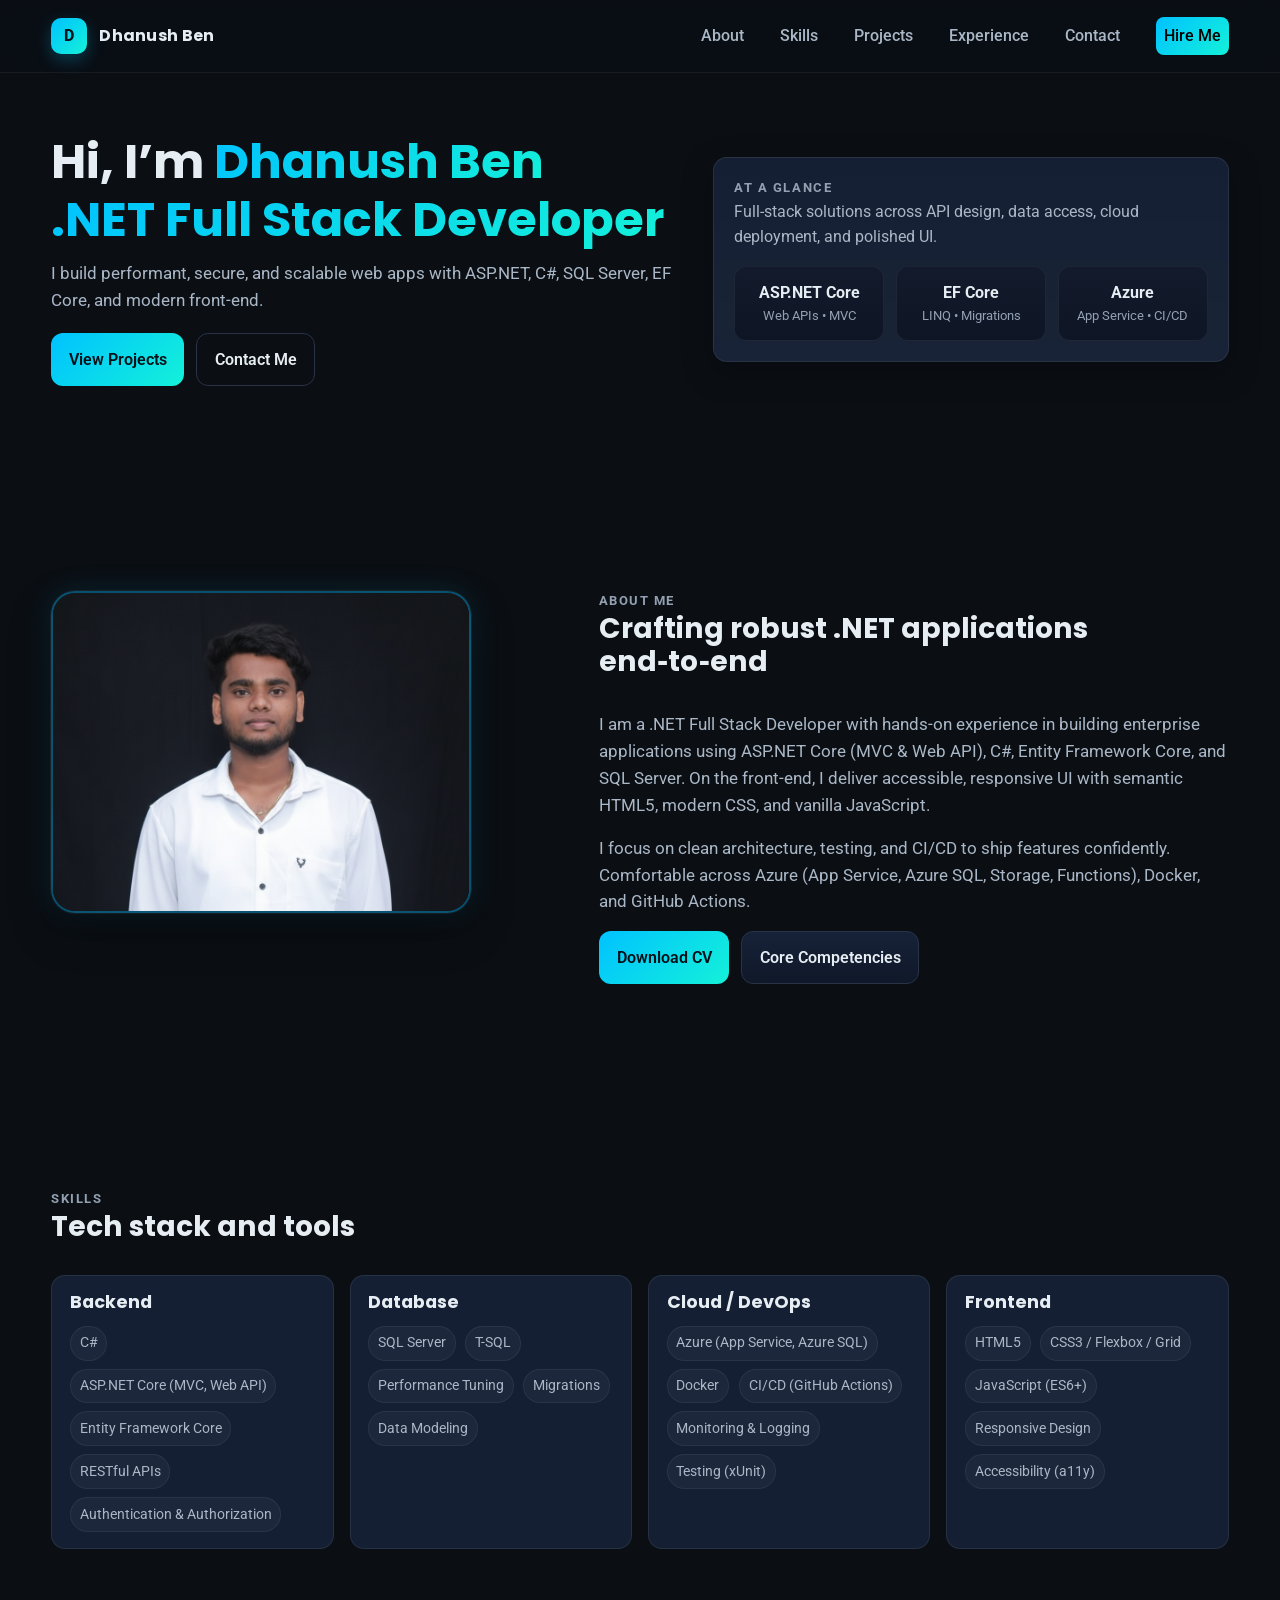
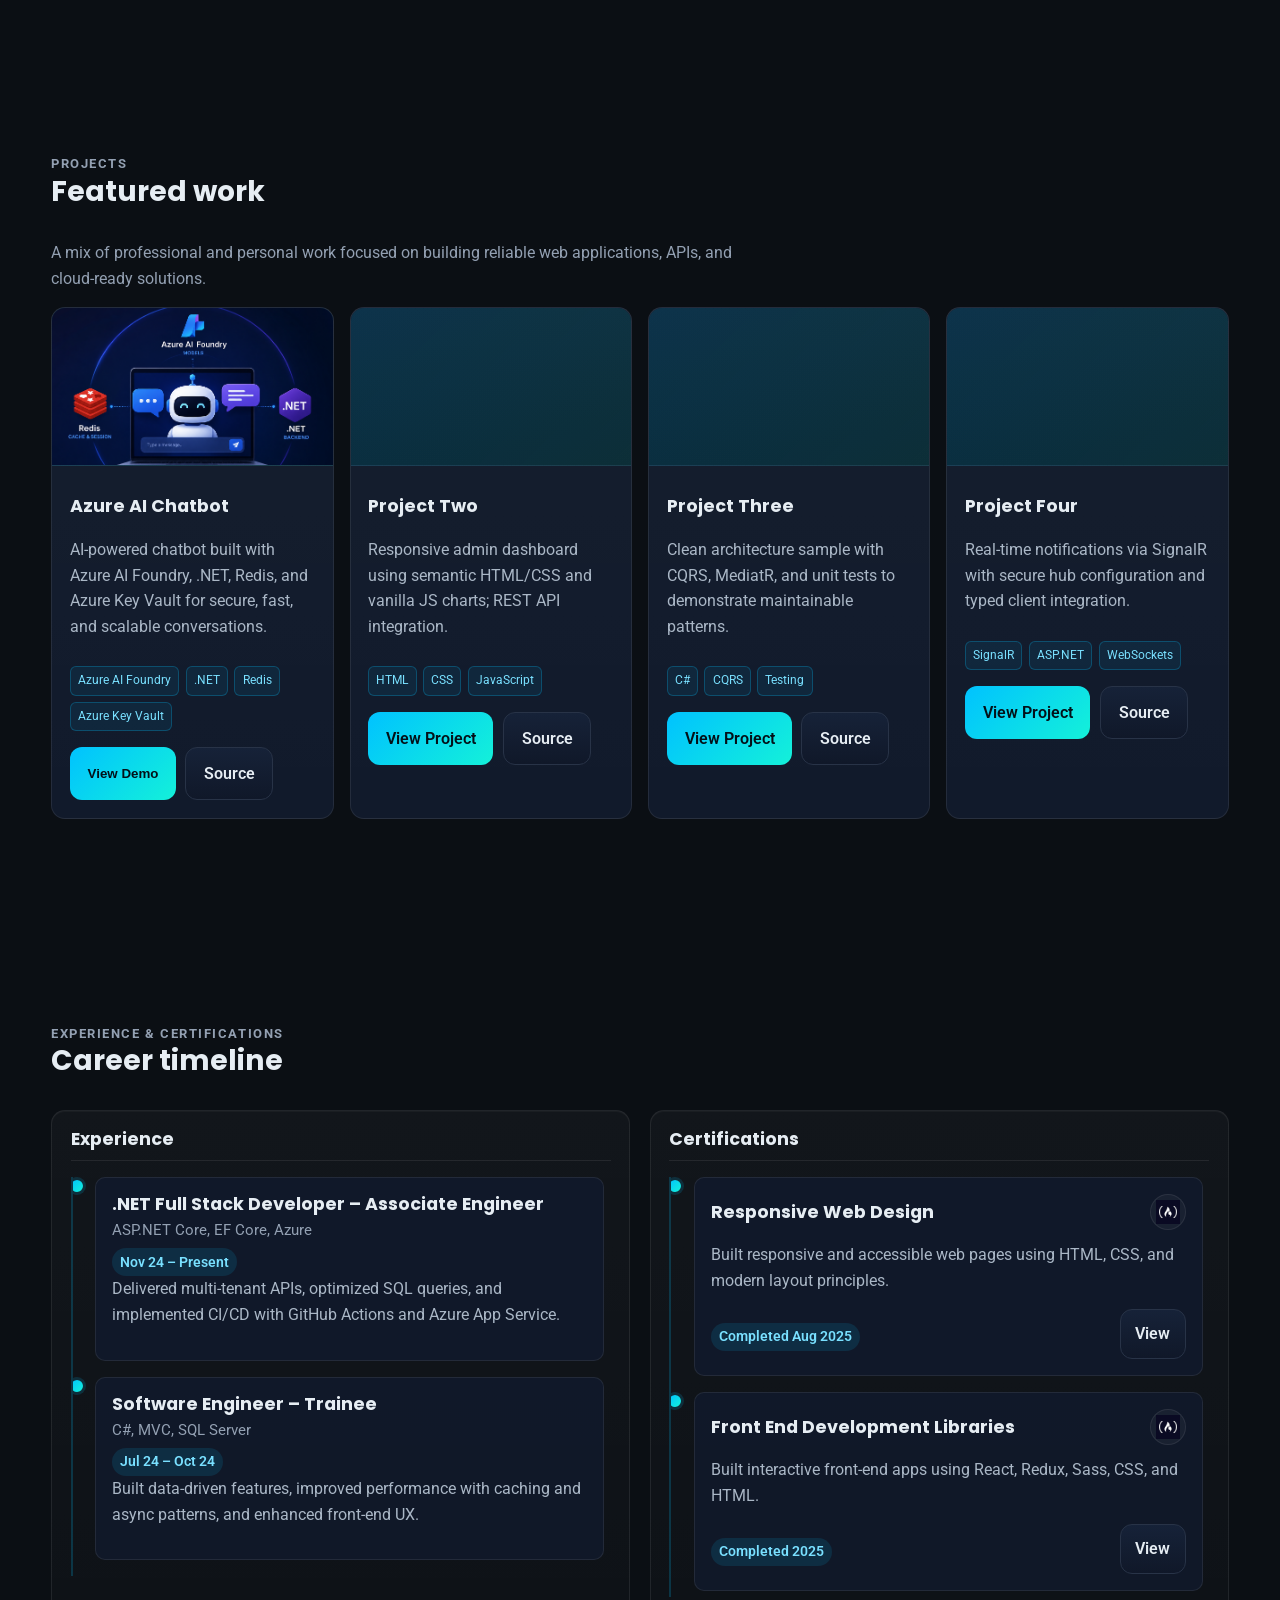
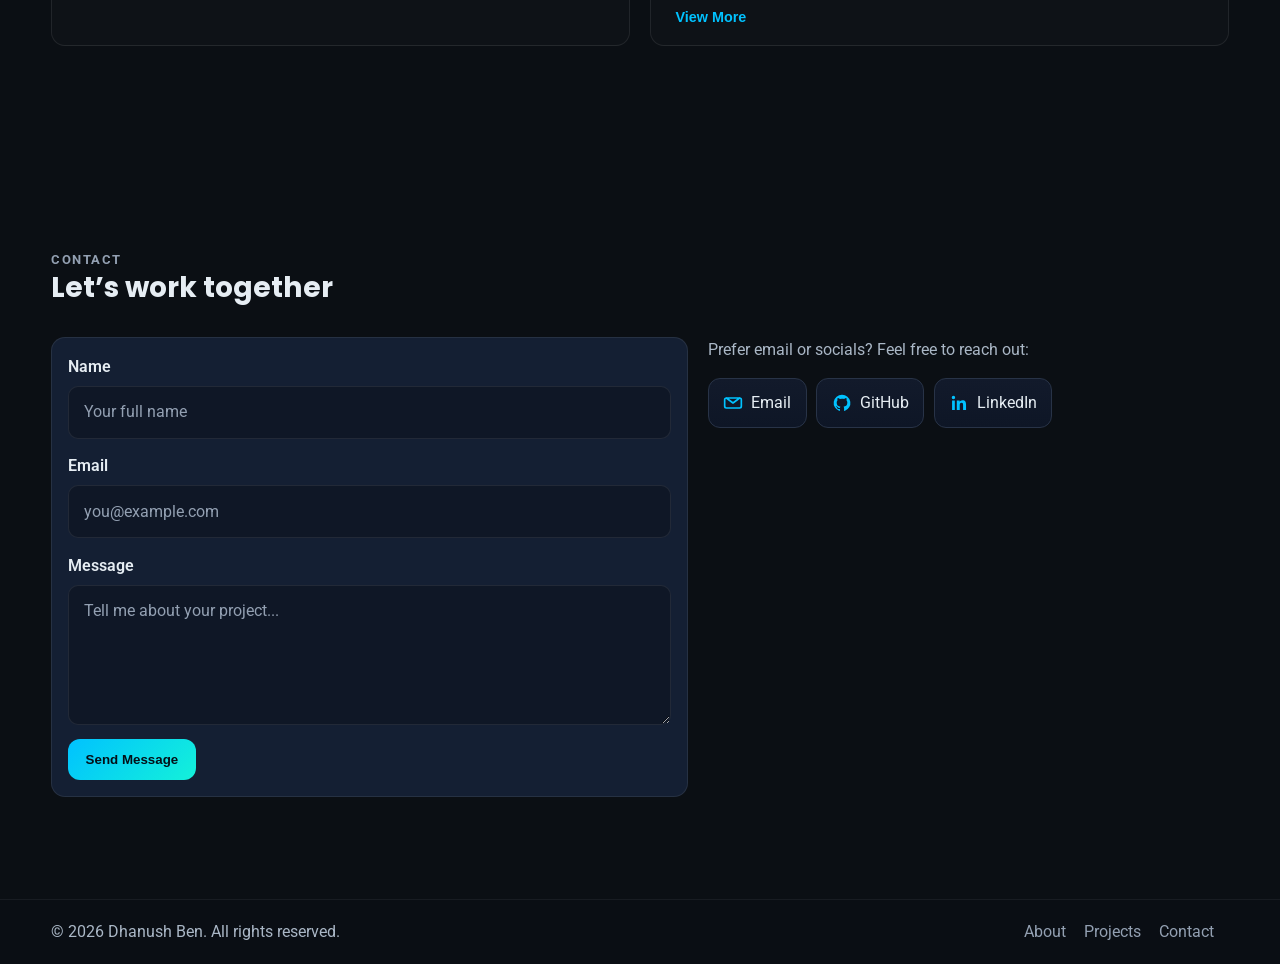
==== src/index.html @ 55ab52cd "new" ====
<!DOCTYPE html>
<html lang="en">
<head>
    <!--
      .NET Full Stack Developer Portfolio
      Tech: HTML5 + CSS3 only (no JS frameworks)
      Design: Dark theme, blue/teal accents, responsive (Grid/Flex), accessible

      How to use:
      - Replace "Your Name" and content with your details.
      - Update project links, social links, and contact form action.
      - Optional: Move styles into styles.css for production.
    -->
    <meta charset="utf-8" />
    <meta name="viewport" content="width=device-width, initial-scale=1" />
    <title>Dhanush Ben | .NET Full Stack Developer</title>
    <meta name="description" content="Portfolio of Your Name, a .NET Full Stack Developer specializing in ASP.NET, C#, SQL Server, Entity Framework, and modern front‑end." />
    <meta name="author" content="Your Name" />
    <meta name="theme-color" content="#0b0f14" />

    <!-- Google Fonts -->
    <link rel="preconnect" href="https://fonts.googleapis.com" />
    <link rel="preconnect" href="https://fonts.gstatic.com" crossorigin />
    <link href="/src//styles/index.css" rel="stylesheet">
    <link href="https://fonts.googleapis.com/css2?family=Poppins:wght@600;700&family=Roboto:wght@400;500;700&display=swap" rel="stylesheet" />


</head>
<body>
    <a href="#main" class="skip-link">Skip to content</a>

    <!-- Header / Navigation -->
    <header class="site-header">
        <div class="container nav">
            <div class="brand">
                <div class="brand-badge" aria-hidden="true">D</div>
                <div class="title">Dhanush Ben</div>
            </div>

            <label for="nav-toggle" class="hamburger" aria-label="Toggle navigation">
                <svg fill="none" viewBox="0 0 24 24" aria-hidden="true"><path stroke="currentColor" stroke-width="2" d="M4 7h16M4 12h16M4 17h16" /></svg>
            </label>
            <input type="checkbox" id="nav-toggle" />

            <nav class="menu" aria-label="Primary navigation">
                <a href="#about">About</a>
                <a href="#skills">Skills</a>
                <a href="#projects">Projects</a>
                <a href="#experience">Experience</a>
                <a href="#contact">Contact</a>
                <a href="#contact" class="btn btn--primary cta">Hire Me</a>
            </nav>
        </div>
    </header>

    <main id="main">
        <!-- Hero -->
        <section class="hero">
            <div class="container hero-grid">
                <div>
                    <h1>
                        Hi, I’m <span class="gradient-text">Dhanush Ben</span><br />
                        <span class="gradient-text">.NET Full Stack Developer</span>
                    </h1>
                    <p class="tagline">I build performant, secure, and scalable web apps with ASP.NET, C#, SQL Server, EF Core, and modern front‑end.</p>
                    <div class="hero-cta">
                        <a class="btn btn--primary" href="#projects">View Projects</a>
                        <a class="btn btn--ghost" href="#contact">Contact Me</a>
                    </div>
                </div>
                <div class="hero-card">
                    <div class="eyebrow">At a glance</div>
                    <p>Full‑stack solutions across API design, data access, cloud deployment, and polished UI.</p>
                    <div class="quick-stats" role="list">
                        <div class="stat" role="listitem">
                            <div class="kpi">ASP.NET Core</div>
                            <div class="kplabel">Web APIs • MVC</div>
                        </div>
                        <div class="stat" role="listitem">
                            <div class="kpi">EF Core</div>
                            <div class="kplabel">LINQ • Migrations</div>
                        </div>
                        <div class="stat" role="listitem">
                            <div class="kpi">Azure</div>
                            <div class="kplabel">App Service • CI/CD</div>
                        </div>
                    </div>
                </div>
            </div>
        </section>

        <!-- About -->
        <section id="about" class="about">
            <div class="container about-grid">
                <div>
                    <img class="profile-image" src="/src/wwwroot/images/profile_picture.png" alt="Profile photo placeholder" />
                </div>
                <div>
                    <div class="section-header">    
                        <div class="eyebrow">About Me</div>
                        <h2>Crafting robust .NET applications end‑to‑end</h2>
                    </div>
                    <p>I am a .NET Full Stack Developer with hands-on experience in building enterprise applications using ASP.NET Core (MVC & Web API), C#, Entity Framework Core, and SQL Server. On the front‑end, I deliver accessible, responsive UI with semantic HTML5, modern CSS, and vanilla JavaScript.</p>
                    <p>I focus on clean architecture, testing, and CI/CD to ship features confidently. Comfortable across Azure (App Service, Azure SQL, Storage, Functions), Docker, and GitHub Actions.</p>
                    <div class="hero-cta" style="margin-top:.5rem;">
                        <a class="btn btn--primary" href="https://docs.google.com/document/d/1TCwyiJFWQkG9rpXkrFevVdRXIztwndyO/export?format=pdf" download="Dhanush_Ben_Resume.pdf" aria-label="Download CV">Download CV</a>
                        <a class="btn" href="#skills">Core Competencies</a>
                    </div>
                </div>
            </div>
        </section>

        <!-- Skills -->
        <section id="skills">
            <div class="container">
                <div class="section-header">
                    <div class="eyebrow">Skills</div>
                    <h2>Tech stack and tools</h2>
                </div>

                <div class="skills-grid">
                   
                    <article class="skill-card">
                        <h3>Backend</h3>
                        <ul>
                            <li class="chip">C#</li>
                            <li class="chip">ASP.NET Core (MVC, Web API)</li>
                            <li class="chip">Entity Framework Core</li>
                            <li class="chip">RESTful APIs</li>
                            <li class="chip">Authentication & Authorization</li>
                        </ul>
                    </article>

                    <article class="skill-card">
                        <h3>Database</h3>
                        <ul>
                            <li class="chip">SQL Server</li>
                            <li class="chip">T-SQL</li>
                            <li class="chip">Performance Tuning</li>
                            <li class="chip">Migrations</li>
                            <li class="chip">Data Modeling</li>
                        </ul>
                    </article>

                    <article class="skill-card">
                        <h3>Cloud / DevOps</h3>
                        <ul>
                            <li class="chip">Azure (App Service, Azure SQL)</li>
                            <li class="chip">Docker</li>
                            <li class="chip">CI/CD (GitHub Actions)</li>
                            <li class="chip">Monitoring & Logging</li>
                            <li class="chip">Testing (xUnit)</li>
                        </ul>
                    </article>

                     <article class="skill-card">
                        <h3>Frontend</h3>
                        <ul>
                            <li class="chip">HTML5</li>
                            <li class="chip">CSS3 / Flexbox / Grid</li>
                            <li class="chip">JavaScript (ES6+)</li>
                            <li class="chip">Responsive Design</li>
                            <li class="chip">Accessibility (a11y)</li>
                        </ul>
                    </article>
                </div>
            </div>
        </section>

        <!-- Projects -->
        <section id="projects">
            <div class="container">
                <div class="section-header">
                    <div class="eyebrow">Projects</div>
                    <h2>Featured work</h2>
                </div>

                <p class="project-intro">A mix of professional and personal work focused on building reliable web applications, APIs, and cloud-ready solutions.</p>

                <div class="projects-grid">
                    <!-- Project 1 -->
                    <article class="project-card">
                        <img class="thumb" src="/src/wwwroot/images/projects/chat_bot-azure.png" alt="Azure AI Chatbot project" />
                        <div class="project-body">
                            <h3>Azure AI Chatbot</h3>
                            <p>AI-powered chatbot built with Azure AI Foundry, .NET, Redis, and Azure Key Vault for secure, fast, and scalable conversations.</p>
                            <div class="project-meta">
                                <span class="tag">Azure AI Foundry</span>
                                <span class="tag">.NET</span>
                                <span class="tag">Redis</span>
                                <span class="tag">Azure Key Vault</span>
                            </div>
                            <div class="project-actions">
                                <button type="button" class="btn btn--primary project-demo-btn" data-demo-url="https://drive.google.com/file/d/17jain_S8kUxAF8LqyquzPNtLhlgOvI8c/preview?usp=sharing">View Demo</button>
                                <a href="https://github.com/DhanushbenB/stateful_azure-ai-chatbot" target="_blank" rel="noopener noreferrer" class="btn">Source</a>
                            </div>
                        </div>
                    </article>

                    <!-- Project 2 -->
                    <article class="project-card">
                        <div class="thumb" role="img" aria-label="Project thumbnail placeholder"></div>
                        <div class="project-body">
                            <h3>Project Two</h3>
                            <p>Responsive admin dashboard using semantic HTML/CSS and vanilla JS charts; REST API integration.</p>
                            <div class="project-meta">
                                <span class="tag">HTML</span>
                                <span class="tag">CSS</span>
                                <span class="tag">JavaScript</span>
                            </div>
                            <div class="project-actions">
                                <a href="#" class="btn btn--primary">View Project</a>
                                <a href="#" class="btn">Source</a>
                            </div>
                        </div>
                    </article>

                    <!-- Project 3 -->
                    <article class="project-card">
                        <div class="thumb" role="img" aria-label="Project thumbnail placeholder"></div>
                        <div class="project-body">
                            <h3>Project Three</h3>
                            <p>Clean architecture sample with CQRS, MediatR, and unit tests to demonstrate maintainable patterns.</p>
                            <div class="project-meta">
                                <span class="tag">C#</span>
                                <span class="tag">CQRS</span>
                                <span class="tag">Testing</span>
                            </div>
                            <div class="project-actions">
                                <a href="#" class="btn btn--primary">View Project</a>
                                <a href="#" class="btn">Source</a>
                            </div>
                        </div>
                    </article>

                    <!-- Project 4 -->
                    <article class="project-card">
                        <div class="thumb" role="img" aria-label="Project thumbnail placeholder"></div>
                        <div class="project-body">
                            <h3>Project Four</h3>
                            <p>Real-time notifications via SignalR with secure hub configuration and typed client integration.</p>
                            <div class="project-meta">
                                <span class="tag">SignalR</span>
                                <span class="tag">ASP.NET</span>
                                <span class="tag">WebSockets</span>
                            </div>
                            <div class="project-actions">
                                <a href="#" class="btn btn--primary">View Project</a>
                                <a href="#" class="btn">Source</a>
                            </div>
                        </div>
                    </article>
                </div>
            </div>
        </section>

        <!-- Experience & Certifications -->
        <section id="experience">
            <div class="container">
                <div class="section-header">
                    <div class="eyebrow">Experience & Certifications</div>
                    <h2>Career timeline</h2>
                </div>

                <div class="timeline-wrap">
                    <!-- Experience -->
                    <div class="timeline-panel">
                        <h3>Experience</h3>
                        <div class="timeline">
                            <div class="entry">
                                <div class="entry-card">
                                    <h3>.NET Full Stack Developer – Associate Engineer</h3>
                                    <div class="sub">ASP.NET Core, EF Core, Azure</div>
                                    <div class="period">Nov 24 – Present</div>
                                    <p>Delivered multi-tenant APIs, optimized SQL queries, and implemented CI/CD with GitHub Actions and Azure App Service.</p>
                                </div>
                            </div>
                            <div class="entry">
                                <div class="entry-card">
                                    <h3>Software Engineer – Trainee</h3>
                                    <div class="sub">C#, MVC, SQL Server</div>
                                    <div class="period">Jul 24 – Oct 24</div>
                                    <p>Built data-driven features, improved performance with caching and async patterns, and enhanced front-end UX.</p>
                                </div>
                            </div>
                        </div>
                    </div>

                    <!-- Certifications -->
                    <div class="timeline-panel">
                        <h3>Certifications</h3>
                        <div class="timeline">
                            <div class="entry">
                                <div class="entry-card">
                                    <div style="display:flex; align-items:center; justify-content:space-between; gap:0.75rem; margin-bottom:0.75rem;">
                                        <h3 style="margin:0;">Responsive Web Design</h3>
                                        <a href="https://www.freecodecamp.org/" target="_blank" rel="noopener noreferrer" class="fcc-logo-link" aria-label="Visit freeCodeCamp" title="freeCodeCamp" style="display:inline-flex; align-items:center; justify-content:center; width:36px; height:36px; border-radius:999px; padding:0.25rem; background:rgba(255,255,255,.04); border:1px solid rgba(255,255,255,.08); transition:transform .2s ease, box-shadow .2s ease, background .2s ease; position:relative;">
                                            <img src="/src/wwwroot/images/certifications/freecodecamp.png" alt="freeCodeCamp logo" style="width:24px; height:24px; object-fit:contain;" />
                                            <span style="position:absolute; top:-2.2rem; left:50%; transform:translateX(-50%) translateY(4px); background:rgba(4,16,24,.95); color:#fff; padding:0.25rem 0.5rem; border-radius:999px; font-size:0.75rem; white-space:nowrap; opacity:0; pointer-events:none; transition:opacity .2s ease, transform .2s ease;">freeCodeCamp</span>
                                        </a>
                                    </div>
                                    <p>Built responsive and accessible web pages using HTML, CSS, and modern layout principles.</p>
                                    <div style="display:flex; align-items:center; justify-content:space-between; gap:0.75rem; flex-wrap:wrap; margin-top:0.6rem;">
                                        <div class="period">Completed Aug 2025</div>
                                        <a href="https://www.freecodecamp.org/certification/fcc852a5ebd-004e-4d79-8d65-8e4ba3ec3b89/responsive-web-design" target="_blank" rel="noopener noreferrer" class="btn" style="margin-top:0; padding:.7rem .9rem;">View</a>
                                    </div>
                                </div>
                            </div>
                            <div class="entry">
                                <div class="entry-card">
                                    <div style="display:flex; align-items:center; justify-content:space-between; gap:0.75rem; margin-bottom:0.75rem;">
                                        <h3 style="margin:0;">Front End Development Libraries</h3>
                                        <a href="https://www.freecodecamp.org/" target="_blank" rel="noopener noreferrer" class="fcc-logo-link" aria-label="Visit freeCodeCamp" title="freeCodeCamp" style="display:inline-flex; align-items:center; justify-content:center; width:36px; height:36px; border-radius:999px; padding:0.25rem; background:rgba(255,255,255,.04); border:1px solid rgba(255,255,255,.08); transition:transform .2s ease, box-shadow .2s ease, background .2s ease; position:relative;">
                                            <img src="/src/wwwroot/images/certifications/freecodecamp.png" alt="freeCodeCamp logo" style="width:24px; height:24px; object-fit:contain;" />
                                            <span style="position:absolute; top:-2.2rem; left:50%; transform:translateX(-50%) translateY(4px); background:rgba(4,16,24,.95); color:#fff; padding:0.25rem 0.5rem; border-radius:999px; font-size:0.75rem; white-space:nowrap; opacity:0; pointer-events:none; transition:opacity .2s ease, transform .2s ease;">freeCodeCamp</span>
                                        </a>
                                    </div>
                                    <p>Built interactive front-end apps using React, Redux, Sass, CSS, and HTML.</p>
                                    <div style="display:flex; align-items:center; justify-content:space-between; gap:0.75rem; flex-wrap:wrap; margin-top:0.6rem;">
                                        <div class="period">Completed 2025</div>
                                        <a href="https://www.freecodecamp.org/certification/fcc852a5ebd-004e-4d79-8d65-8e4ba3ec3b89/front-end-development-libraries" target="_blank" rel="noopener noreferrer" class="btn" style="margin-top:0; padding:.7rem .9rem;">View</a>
                                    </div>
                                </div>
                            </div>
                            <div class="entry">
                                <div class="entry-card">
                                    <h3>GitHub Actions Essentials</h3>
                                    <div class="sub">GitHub / DevOps</div>
                                    <div class="period">2024</div>
                                    <p>Learned CI/CD workflows, automation, and repository-based deployment practices.</p>
                                </div>
                            </div>
                            <div class="entry extra-entry" hidden>
                                <div class="entry-card">
                                    <h3>Cloud Security Basics</h3>
                                    <div class="sub">Cloud Security</div>
                                    <div class="period">2024</div>
                                    <p>Built understanding of secure application design, identity, and safe cloud deployment practices.</p>
                                </div>
                            </div>
                        </div>
                        <button type="button" class="view-more-btn" data-target=".extra-entry">View More</button>
                    </div>
                </div>
            </div>
        </section>

        <!-- Contact -->
        <section id="contact">
            <div class="container">
                <div class="section-header">
                    <div class="eyebrow">Contact</div>
                    <h2>Let’s work together</h2>
                </div>

                <div class="contact-grid">
                    <!-- Form -->
                    <form id="contact-form" action="https://formspree.io/f/mgvlqovq" method="POST" novalidate>
                        <div class="field">
                            <label for="name">Name</label>
                            <input type="text" id="name" name="name" placeholder="Your full name" required />
                        </div>
                        <div class="field">
                            <label for="email">Email</label>
                            <input type="email" id="email" name="email" placeholder="you@example.com" required />
                        </div>
                        <div class="field">
                            <label for="message">Message</label>
                            <textarea id="message" name="message" placeholder="Tell me about your project..." required></textarea>
                        </div>
                        <div class="form-actions">
                            <button type="submit" class="btn btn--primary submit-btn">Send Message</button>
                            <div id="form-status" class="form-status" role="status" aria-live="polite"></div>
                        </div>
                    </form>

                    <!-- Socials -->
                    <div>
                        <p>Prefer email or socials? Feel free to reach out:</p>
                        <div class="socials" style="margin-top:.8rem;">
                            <a class="icon-btn"  href="mailto:dhanushben.b@gmail.com" target="_blank" aria-label="Email">
                                <svg class="icon" viewBox="0 0 24 24" fill="none" aria-hidden="true"><path d="M4 6h16a2 2 0 0 1 2 2v8a2 2 0 0 1-2 2H4a2 2 0 0 1-2-2V8a2 2 0 0 1 2-2Zm16 0-8 6L4 6" stroke="currentColor" stroke-width="2" stroke-linecap="round" stroke-linejoin="round" /></svg>
                                Email
                            </a>
                            <a class="icon-btn" href="https://github.com/DhanushbenB" target="_blank" rel="noopener" aria-label="GitHub">
                                <svg class="icon" viewBox="0 0 24 24" fill="currentColor" aria-hidden="true"><path d="M12 2a10 10 0 0 0-3.162 19.492c.5.092.682-.217.682-.482 0-.237-.01-1.022-.015-1.854-2.774.603-3.36-1.184-3.36-1.184-.454-1.153-1.109-1.461-1.109-1.461-.907-.62.07-.607.07-.607 1.003.07 1.53 1.03 1.53 1.03.892 1.53 2.342 1.088 2.91.833.092-.647.35-1.088.636-1.338-2.216-.253-4.547-1.108-4.547-4.933 0-1.089.39-1.98 1.03-2.677-.103-.253-.447-1.272.098-2.65 0 0 .84-.27 2.75 1.022A9.56 9.56 0 0 1 12 6.844c.85.004 1.705.115 2.503.338 1.909-1.292 2.748-1.022 2.748-1.022.546 1.378.202 2.397.1 2.65.64.697 1.03 1.588 1.03 2.677 0 3.834-2.335 4.677-4.557 4.927.359.31.68.923.68 1.86 0 1.343-.012 2.427-.012 2.758 0 .268.18.58.688.48A10.002 10.002 0 0 0 12 2z" /></svg>
                                GitHub
                            </a>
                            <a class="icon-btn" href="https://www.linkedin.com/in/dhanush-ben/" target="_blank" rel="noopener" aria-label="LinkedIn">
                                <svg class="icon" viewBox="0 0 24 24" fill="currentColor" aria-hidden="true"><path d="M20.452 20.452h-3.555v-5.569c0-1.329-.027-3.04-1.851-3.04-1.853 0-2.135 1.447-2.135 2.944v5.665H9.357V9h3.414v1.566h.049c.476-.9 1.637-1.852 3.367-1.852 3.6 0 4.265 2.37 4.265 5.452v6.286zM5.337 7.433a2.063 2.063 0 1 1 0-4.126 2.063 2.063 0 0 1 0 4.126zM6.99 20.452H3.681V9H6.99v11.452z" /></svg>
                                LinkedIn
                            </a>
                        </div>
                    </div>
                </div>
            </div>
        </section>
    </main>

    <div id="project-modal" class="modal-backdrop" hidden style="display: none;">
        <div class="modal-card" role="dialog" aria-modal="true" aria-labelledby="modal-title">
            <div class="modal-header">
                <h3 id="modal-title">Project Demo</h3>
                <button type="button" class="modal-close" aria-label="Close demo">×</button>
            </div>
            <div class="modal-body">
                <iframe id="project-iframe" title="Project demo video" allow="autoplay; fullscreen"></iframe>
                <p style="margin-top: 0.75rem; font-size: 0.95rem;">
                    If the preview is blocked, <a href="https://drive.google.com/file/d/17jain_S8kUxAF8LqyquzPNtLhlgOvI8c/view?usp=sharing" target="_blank" rel="noopener noreferrer">open the video directly in Google Drive</a>.
                </p>
            </div>
        </div>
    </div>

    <script src="/src/scripts/main.js"></script>

    <!-- Footer -->
    <footer>
        <div class="container footer-row">
            <div>© <span id="year"></span> Dhanush Ben. All rights reserved.</div>
            <div class="footer-links" aria-label="Quick links">
                <a href="#about">About</a>
                <a href="#projects">Projects</a>
                <a href="#contact">Contact</a>
            </div>
        </div>
    </footer>

    <!-- Optional: If you want dynamic year without JS, update manually or keep as-is -->
</body>
</html>
---- src/styles/index.css ----
:root {
    --bg-900: #0b0f14;
    --bg-800: #121826;
    --bg-700: #1a2438;
    --surface: #111a2b;
    --card: #141f33;
    --text-100: #e6edf3;
    --text-300: #aab7c6;
    --text-400: #93a0b2;
    --accent: #00c2ff;
    --accent-2: #14f1d9;
    --muted: #283347;
    --ring: hsla(195,100%,50%,0.45);
    --radius: 14px;
    --radius-sm: 10px;
    --shadow-1: 0 10px 30px rgba(0,0,0,.35);
    --shadow-2: 0 20px 40px rgba(0,0,0,.45);
}

/* Global Reset / Base */
*, *::before, *::after {
    box-sizing: border-box;
}

html {
    scroll-behavior: smooth;
    scrollbar-width: thin;
    scrollbar-color: rgba(0,194,255,.75) rgba(8,16,28,.95);
}

body {
    margin: 0;
    color: var(--text-100);
    background: radial-gradient(1200px 800px at 120% -10%, rgba(0,194,255,.08), transparent 60%), radial-gradient(1200px 800px at -20% 110%, rgba(20,241,217,.06), transparent 60%), var(--bg-900);
    font-family: Roboto, system-ui, -apple-system, Segoe UI, Arial, sans-serif;
    line-height: 1.6;
    overflow-x: hidden;
}

::-webkit-scrollbar {
    width: 10px;
    height: 10px;
}

::-webkit-scrollbar-track {
    background: rgba(8,16,28,.95);
    border-radius: 999px;
}

::-webkit-scrollbar-thumb {
    background: linear-gradient(180deg, rgba(0,194,255,.9), rgba(20,241,217,.75));
    border-radius: 999px;
    border: 2px solid rgba(8,16,28,.95);
}

::-webkit-scrollbar-thumb:hover {
    background: linear-gradient(180deg, rgba(0,194,255,1), rgba(20,241,217,.9));
}

::selection {
    background: rgba(0,194,255,.25);
    color: var(--text-100);
}

img, svg {
    max-width: 100%;
    display: block;
}

a {
    color: inherit;
    text-decoration: none;
}

    a:hover {
        color: var(--accent);
    }

p {
    color: var(--text-300);
    margin: 0 0 1rem;
}

/* Accessibility helpers */
.skip-link {
    position: absolute;
    left: -9999px;
    top: auto;
    width: 1px;
    height: 1px;
    overflow: hidden;
}

    .skip-link:focus {
        position: fixed;
        left: 1rem;
        top: 1rem;
        width: auto;
        height: auto;
        background: var(--bg-800);
        color: var(--text-100);
        padding: .6rem 1rem;
        border-radius: 8px;
        z-index: 10000;
        outline: 2px solid var(--accent);
    }

.sr-only {
    position: absolute;
    width: 1px;
    height: 1px;
    padding: 0;
    margin: -1px;
    overflow: hidden;
    clip: rect(0,0,0,0);
    white-space: nowrap;
    border: 0;
}

/* Layout helpers */
.container {
    width: min(1200px, 92vw);
    margin-inline: auto;
}

section {
    padding-block: clamp(56px, 8vw, 104px);
    scroll-margin-top: 90px;
}

.section-header {
    margin-bottom: 2rem;
}

.eyebrow {
    letter-spacing: .12em;
    text-transform: uppercase;
    font-weight: 700;
    font-size: .8rem;
    color: var(--text-400);
}

h1, h2, h3 {
    font-family: Poppins, system-ui, -apple-system, Segoe UI, Arial, sans-serif;
    margin: 0 0 .75rem;
    line-height: 1.2;
}

h2 {
    font-size: clamp(1.6rem, 2.2vw, 2rem);
}

h3 {
    font-size: 1.1rem;
}

/* Buttons */
.btn {
    display: inline-flex;
    align-items: center;
    gap: .6rem;
    font-weight: 600;
    border-radius: 12px;
    padding: .8rem 1.1rem;
    border: 1px solid var(--muted);
    color: var(--text-100);
    background: linear-gradient(180deg, #162238 0%, #101829 100%);
    transition: transform .2s ease, box-shadow .2s ease, border-color .2s ease;
    will-change: transform;
    cursor: pointer;
}

    .btn:hover {
        transform: translateY(-2px);
        box-shadow: var(--shadow-1);
        border-color: rgba(255,255,255,.12);
    }

.btn--primary {
    border: 0;
    background: linear-gradient(135deg, var(--accent), var(--accent-2));
    color: #041018;
}

.btn--ghost {
    background: transparent;
    border: 1px solid var(--muted);
    color: var(--text-100);
}

.btn:focus-visible {
    outline: 3px solid var(--ring);
    outline-offset: 2px;
}

/* Header / Nav */
.site-header {
    position: sticky;
    top: 0;
    z-index: 1000;
    background: rgba(11,15,20,.7);
    backdrop-filter: saturate(160%) blur(10px);
    border-bottom: 1px solid rgba(255,255,255,.06);
}

.nav {
    display: flex;
    align-items: center;
    justify-content: space-between;
    height: 72px;
}

.brand {
    display: flex;
    align-items: center;
    gap: .75rem;
    font-weight: 700;
}

.brand-badge {
    width: 36px;
    height: 36px;
    display: grid;
    place-items: center;
    border-radius: 10px;
    background: linear-gradient(135deg, var(--accent), var(--accent-2));
    color: #05151c;
    font-weight: 800;
    box-shadow: 0 6px 16px rgba(0,194,255,.25);
}

.brand .title {
    font-family: Poppins, sans-serif;
    letter-spacing: .3px;
}

/* Desktop menu */
.menu {
    display: flex;
    align-items: center;
    gap: 1.25rem;
}

    .menu a {
        color: var(--text-300);
        font-weight: 500;
        padding: .4rem .5rem;
        border-radius: 8px;
        transition: color .2s ease, background .2s ease;
    }

        .menu a:hover {
            color: var(--text-100);
            background: rgba(255,255,255,.04);
        }

    .menu .cta {
        margin-left: .5rem;
        color: black;
    }

/* Mobile menu (CSS-only toggle) */
#nav-toggle {
    display: none;
}

.hamburger {
    display: none;
    width: 44px;
    height: 44px;
    border-radius: 10px;
    border: 1px solid var(--muted);
    align-items: center;
    justify-content: center;
    color: var(--text-100);
    background: transparent;
    cursor: pointer;
}

    .hamburger svg {
        width: 22px;
        height: 22px;
    }

@media (max-width: 900px) {
    .menu {
        display: none;
        position: absolute;
        top: 72px;
        left: 0;
        right: 0;
        background: var(--bg-800);
        border-bottom: 1px solid rgba(255,255,255,.06);
        flex-direction: column;
        padding: 1rem;
    }

    #nav-toggle:checked ~ .menu {
        display: flex;
    }

    .hamburger {
        display: flex;
    }
}

/* Hero */
.hero {
    padding-top: clamp(32px, 6vw, 60px);
}

.hero-grid {
    display: grid;
    align-items: center;
    gap: 2rem;
    grid-template-columns: 1.1fr .9fr;
}

@media (max-width: 980px) {
    .hero-grid {
        grid-template-columns: 1fr;
    }
}

.hero h1 {
    font-size: clamp(2rem, 5vw, 3rem);
    margin-bottom: .75rem;
}

.gradient-text {
    background: linear-gradient(135deg, var(--accent), var(--accent-2));
    -webkit-background-clip: text;
    background-clip: text;
    color: transparent;
}

.tagline {
    color: var(--text-300);
    font-size: 1.05rem;
    margin-bottom: 1.2rem;
}

.hero-cta {
    display: flex;
    flex-wrap: wrap;
    gap: .75rem;
    margin-top: 1rem;
}

.hero-card {
    background: linear-gradient(180deg, rgba(0,0,0,.0), rgba(255,255,255,.02)), var(--card);
    border: 1px solid rgba(255,255,255,.08);
    border-radius: var(--radius);
    padding: 1.25rem;
    box-shadow: var(--shadow-1);
}

.quick-stats {
    display: grid;
    grid-template-columns: repeat(3, 1fr);
    gap: .75rem;
    margin-top: .5rem;
}

.stat {
    background: linear-gradient(180deg, #121a2b 0%, #0e1626 100%);
    border: 1px solid rgba(255,255,255,.06);
    border-radius: 12px;
    padding: .85rem;
    text-align: center;
}

    .stat .kpi {
        font-weight: 700;
        font-size: 1rem;
    }

    .stat .kplabel {
        font-size: .8rem;
        color: var(--text-400);
    }

/* About */
.about-grid {
    display: grid;
    gap: 2rem;
    grid-template-columns: .9fr 1.1fr;
}

@media (max-width: 980px) {
    .about-grid {
        grid-template-columns: 1fr;
    }
}

.profile-image {
    width: min(100%, 420px);
    max-width: 420px;
    height: auto;
    object-fit: cover;
    border-radius: 24px;
    background: radial-gradient(180px 120px at 20% 20%, rgba(0,194,255,.25), transparent 60%), radial-gradient(180px 120px at 80% 80%, rgba(20,241,217,.18), transparent 60%), linear-gradient(180deg, #0f1828, #0b1321);
    border: 2px solid rgba(0, 194, 255, 0.35);
    box-shadow: 0 0 0 1px rgba(255,255,255,.05), 0 18px 40px rgba(0,0,0,.35), 0 0 30px rgba(0,194,255,.12);
    transition: transform .25s ease, box-shadow .25s ease, filter .25s ease, border-color .25s ease;
}

.profile-image:hover {
    transform: translateY(-4px) scale(1.03);
    box-shadow: 0 0 0 1px rgba(255,255,255,.08), 0 20px 46px rgba(0,0,0,.4), 0 0 36px rgba(0,194,255,.2);
    filter: brightness(1.05);
    border-color: rgba(20, 241, 217, 0.55);
}

.about p {
    font-size: 1.05rem;
}

/* Skills */
.skills-grid {
    display: grid;
    gap: 1rem;
    grid-template-columns: repeat(4, 1fr);
}

@media (max-width: 1100px) {
    .skills-grid {
        grid-template-columns: repeat(2, 1fr);
    }
}

@media (max-width: 640px) {
    .skills-grid {
        grid-template-columns: 1fr;
    }
}

.skill-card {
    background: var(--card);
    border: 1px solid rgba(255,255,255,.08);
    border-radius: var(--radius);
    padding: 1rem 1.1rem;
    transition: transform .2s ease, box-shadow .2s ease, border-color .2s ease;
}

    .skill-card:hover {
        transform: translateY(-3px);
        box-shadow: var(--shadow-1);
        border-color: rgba(255,255,255,.14);
    }

    .skill-card ul {
        list-style: none;
        padding: 0;
        margin: .4rem 0 0;
        display: flex;
        flex-wrap: wrap;
        gap: .5rem .6rem;
    }

.chip {
    font-size: .85rem;
    color: var(--text-300);
    background: rgba(255,255,255,.04);
    border: 1px solid rgba(255,255,255,.06);
    padding: .35rem .55rem;
    border-radius: 999px;
}

/* Projects */
.project-intro {
    color: var(--text-400);
    margin-bottom: 1rem;
    max-width: 720px;
}

.projects-grid {
    display: grid;
    gap: 1rem;
    grid-template-columns: repeat(4, 1fr);
}

@media (max-width: 1200px) {
    .projects-grid {
        grid-template-columns: repeat(3, 1fr);
    }
}

@media (max-width: 900px) {
    .projects-grid {
        grid-template-columns: repeat(2, 1fr);
    }
}

@media (max-width: 620px) {
    .projects-grid {
        grid-template-columns: 1fr;
    }
}

.project-card {
    display: flex;
    flex-direction: column;
    gap: .85rem;
    background: linear-gradient(180deg, rgba(255,255,255,.02), rgba(255,255,255,.00)), var(--surface);
    border: 1px solid rgba(255,255,255,.08);
    border-radius: var(--radius);
    overflow: hidden;
    transition: transform .2s ease, box-shadow .25s ease, border-color .2s ease;
}

    .project-card:hover {
        transform: translateY(-4px);
        box-shadow: var(--shadow-2);
        border-color: rgba(255,255,255,.14);
    }

.thumb {
    aspect-ratio: 16/9;
    width: 100%;
    object-fit: cover;
    display: block;
    background: linear-gradient(135deg, rgba(0,194,255,.16), rgba(20,241,217,.12)), linear-gradient(180deg, #0f1828, #0b1321);
    border-bottom: 1px solid rgba(255,255,255,.06);
}

.project-body {
    padding: 1rem 1.1rem 1.1rem;
    display: flex;
    flex-direction: column;
    gap: .5rem;
}

.project-meta {
    display: flex;
    flex-wrap: wrap;
    gap: .4rem;
    margin-top: .2rem;
}

.tag {
    font-size: .75rem;
    color: #79e0ff;
    background: rgba(0,194,255,.08);
    border: 1px solid rgba(0,194,255,.25);
    padding: .25rem .45rem;
    border-radius: 6px;
}

.project-actions {
    margin-top: .5rem;
    display: flex;
    gap: .6rem;
}

.project-demo-btn {
    border: 0;
    cursor: pointer;
}

.modal-backdrop {
    position: fixed;
    inset: 0;
    background: rgba(2, 6, 12, 0.8);
    display: flex;
    align-items: center;
    justify-content: center;
    padding: 1rem;
    z-index: 2000;
}

.modal-card {
    width: min(900px, 100%);
    background: var(--bg-800);
    border: 1px solid rgba(255,255,255,.12);
    border-radius: 16px;
    box-shadow: var(--shadow-2);
    overflow: hidden;
}

.modal-header {
    display: flex;
    align-items: center;
    justify-content: space-between;
    padding: 1rem 1.1rem;
    border-bottom: 1px solid rgba(255,255,255,.08);
}

.modal-close {
    background: transparent;
    border: 0;
    color: var(--text-100);
    font-size: 1.4rem;
    cursor: pointer;
}

.modal-body {
    padding: 1rem;
}

.modal-body iframe {
    width: 100%;
    min-height: 420px;
    border: 0;
    border-radius: 12px;
}

/* Timeline (Experience & Certifications) */
.timeline-wrap {
    display: grid;
    gap: 1.25rem;
    grid-template-columns: repeat(2, minmax(0, 1fr));
    align-items: start;
}

@media (max-width: 980px) {
    .timeline-wrap {
        grid-template-columns: 1fr;
    }
}

.timeline-panel {
    background: linear-gradient(180deg, rgba(255,255,255,.03), rgba(255,255,255,.015));
    border: 1px solid rgba(255,255,255,.08);
    border-radius: var(--radius);
    padding: 1.15rem;
    box-shadow: inset 0 1px 0 rgba(255,255,255,.03);
    display: flex;
    flex-direction: column;
    min-height: 100%;
}

.timeline-panel > h3 {
    margin-bottom: 1rem;
    padding-bottom: .6rem;
    border-bottom: 1px solid rgba(255,255,255,.08);
}

.timeline {
    position: relative;
    padding-left: 1.15rem;
    border-left: 2px solid rgba(0,194,255,.2);
    max-height: 420px;
    overflow-y: auto;    overflow-x: hidden;    padding-right: .4rem;
    scrollbar-width: none;
    -ms-overflow-style: none;
}

.timeline::-webkit-scrollbar {
    width: 8px;
    height: 8px;
    background: transparent;
}

.timeline::-webkit-scrollbar-thumb {
    background: linear-gradient(180deg, rgba(0,194,255,.35), rgba(20,241,217,.35));
    border-radius: 999px;
    border: 2px solid transparent;
    background-clip: padding-box;
}

.timeline:hover {
    scrollbar-width: thin;
    -ms-overflow-style: auto;
}

.timeline:hover::-webkit-scrollbar {
    width: 8px;
}

.timeline:hover::-webkit-scrollbar-thumb {
    background: linear-gradient(180deg, rgba(0,194,255,.6), rgba(20,241,217,.55));
}

.entry {
    position: relative;
    margin: 0 0 1rem 0;
    padding-left: .25rem;
}

    .entry::before {
        content: "";
        position: absolute;
        left: -1.28rem;
        top: .2rem;
        width: 12px;
        height: 12px;
        border-radius: 50%;
        background: linear-gradient(135deg, var(--accent), var(--accent-2));
        box-shadow: 0 0 0 3px rgba(0,194,255,.15);
    }

.entry-card {
    background: rgba(17, 26, 43, 0.92);
    border: 1px solid rgba(255,255,255,.08);
    border-radius: var(--radius-sm);
    padding: 1rem;
    transition: transform .2s ease, border-color .2s ease, box-shadow .2s ease;
    height: 100%;
}

    .entry-card:hover {
        transform: translateY(-2px);
        border-color: rgba(0,194,255,.24);
        box-shadow: var(--shadow-1);
    }

.entry h3 {
    margin-bottom: .2rem;
}

.entry .sub {
    color: var(--text-400);
    font-size: .95rem;
}

.entry .period {
    display: inline-block;
    margin-top: .35rem;
    color: #79e0ff;
    font-size: .85rem;
    font-weight: 600;
    padding: .2rem .5rem;
    border-radius: 999px;
    background: rgba(0,194,255,.12);
}

.view-more-btn {
    margin-top: auto;
    align-self: flex-start;
    font-size: .9rem;
    font-weight: 600;
    color: var(--accent);
    padding-top: .75rem;
    border: 0;
    background: transparent;
    cursor: pointer;
    text-align: left;
}

.view-more-btn:hover {
    color: var(--accent-2);
}

.fcc-logo-link:hover {
    transform: translateY(-2px);
    background: rgba(0,194,255,.12);
    border-color: rgba(0,194,255,.28);
    box-shadow: 0 8px 18px rgba(0,194,255,.16);
}

.fcc-logo-link:hover span {
    opacity: 1;
    transform: translateX(-50%) translateY(0);
}

/* Contact */
.contact-grid {
    display: grid;
    gap: 1.25rem;
    grid-template-columns: 1.1fr .9fr;
}

@media (max-width: 980px) {
    .contact-grid {
        grid-template-columns: 1fr;
    }
}

form {
    background: var(--card);
    border: 1px solid rgba(255,255,255,.08);
    border-radius: var(--radius);
    padding: 1rem;
}

.form-actions {
    display: flex;
    flex-wrap: wrap;
    align-items: center;
    gap: .75rem;
}

.form-status {
    min-height: 1.2rem;
    font-size: .95rem;
    color: var(--text-400);
}

.form-status.success {
    color: #7df7c6;
}

.form-status.error {
    color: #ff8fa3;
}

.submit-btn:disabled {
    opacity: .75;
    cursor: wait;
}

.field {
    display: flex;
    flex-direction: column;
    gap: .4rem;
    margin-bottom: .9rem;
}

label {
    font-weight: 600;
    color: var(--text-100);
}

input, textarea {
    width: 100%;
    background: #0f1726;
    color: var(--text-100);
    border: 1px solid rgba(255,255,255,.08);
    border-radius: 10px;
    padding: .8rem .9rem;
    font: inherit;
    transition: border-color .2s ease, box-shadow .2s ease;
}

textarea {
    min-height: 140px;
    resize: vertical;
}

    input::placeholder, textarea::placeholder {
        color: var(--text-400);
    }

    input:focus-visible, textarea:focus-visible {
        outline: none;
        border-color: rgba(0,194,255,.45);
        box-shadow: 0 0 0 3px var(--ring);
    }

.socials {
    display: flex;
    flex-wrap: wrap;
    gap: .6rem;
}

.icon-btn {
    display: inline-flex;
    align-items: center;
    gap: .5rem;
    padding: .7rem .9rem;
    border-radius: 12px;
    border: 1px solid var(--muted);
    color: var(--text-100);
    background: linear-gradient(180deg, #121a2b, #0e1626);
    transition: transform .2s ease, border-color .2s ease, box-shadow .2s ease;
}

    .icon-btn:hover {
        transform: translateY(-2px);
        border-color: rgba(255,255,255,.14);
        box-shadow: var(--shadow-1);
    }

.icon {
    width: 20px;
    height: 20px;
    color: var(--accent);
}

/* Footer */
footer {
    border-top: 1px solid rgba(255,255,255,.06);
    background: #0a0e14;
    color: var(--text-300);
    padding: 1.2rem 0;
}

.footer-row {
    display: flex;
    align-items: center;
    justify-content: space-between;
    gap: 1rem;
    flex-wrap: wrap;
}

.footer-links a {
    color: var(--text-400);
    margin-right: .9rem;
}

    .footer-links a:hover {
        color: var(--text-100);
    }

/* Motion preferences */
@media (prefers-reduced-motion: reduce) {
    * {
        animation-duration: 0.001ms !important;
        animation-iteration-count: 1 !important;
        transition-duration: 0.001ms !important;
        scroll-behavior: auto !important;
    }
}
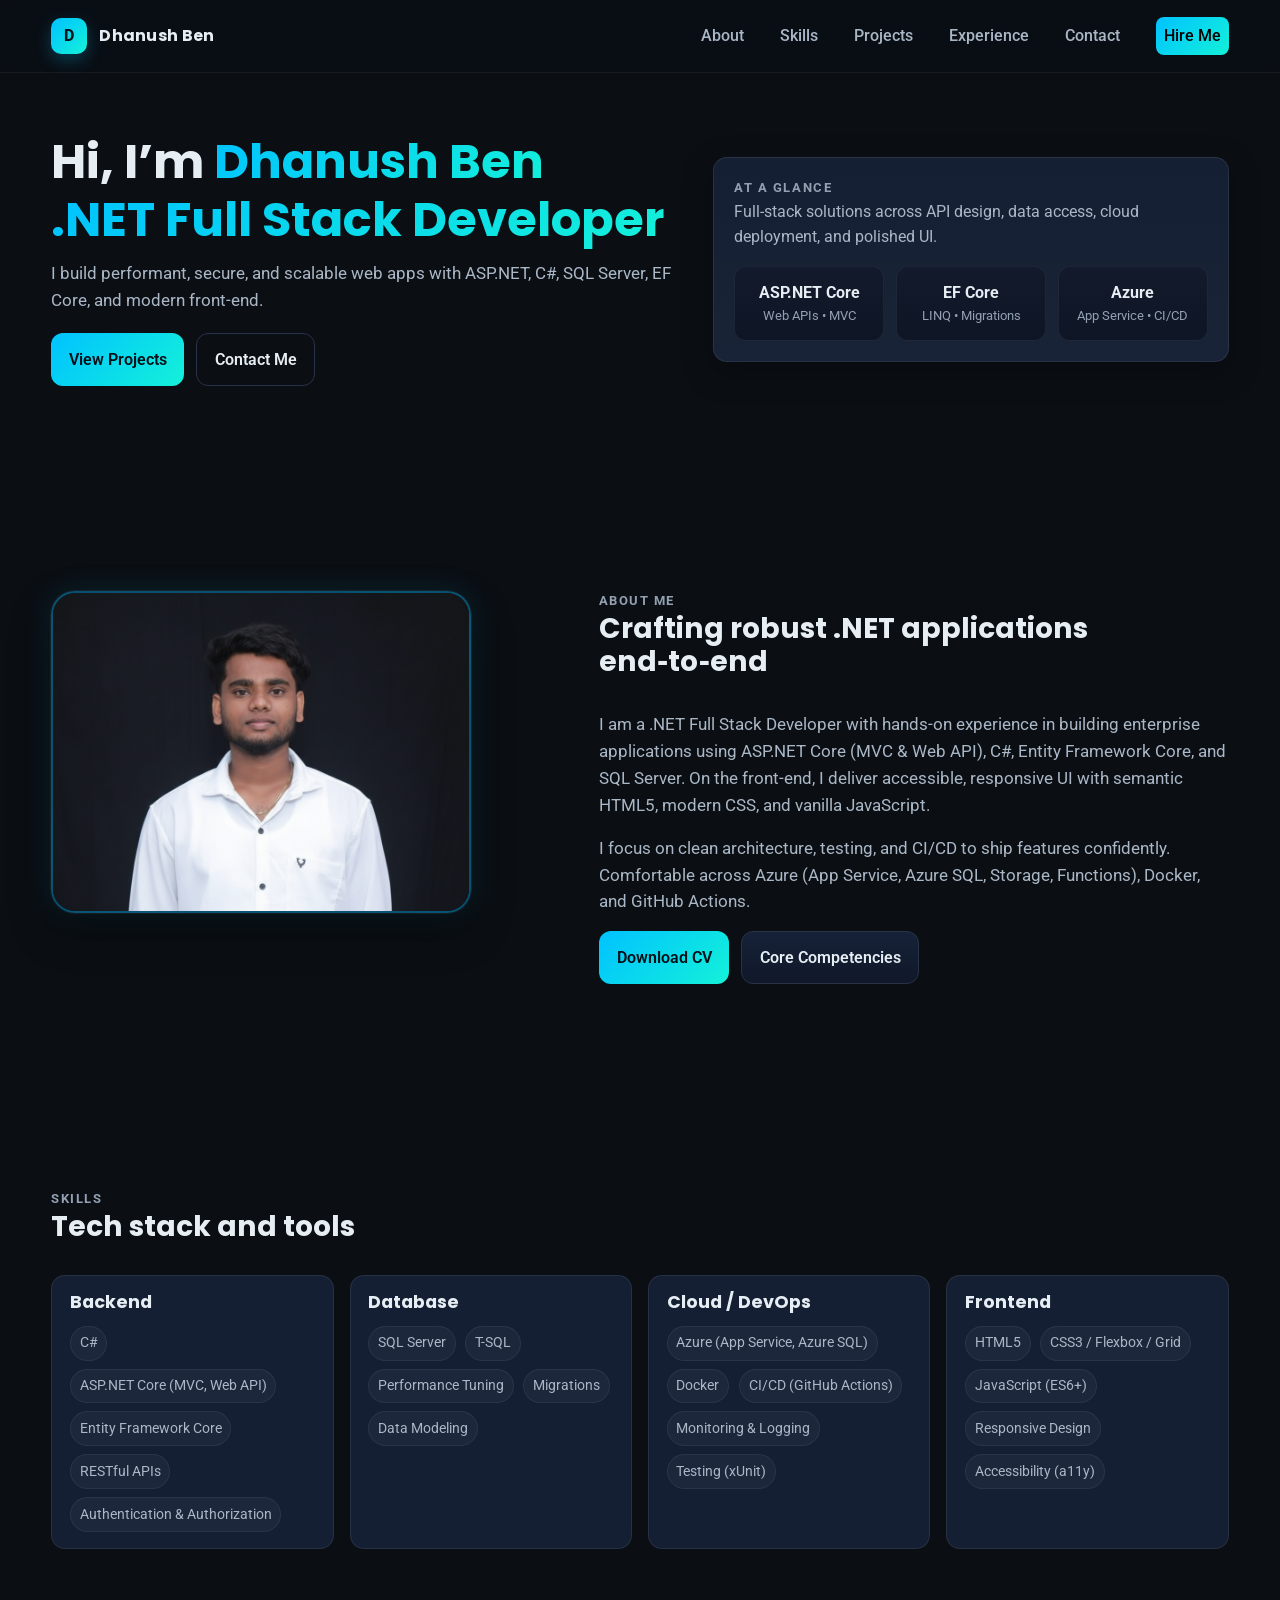
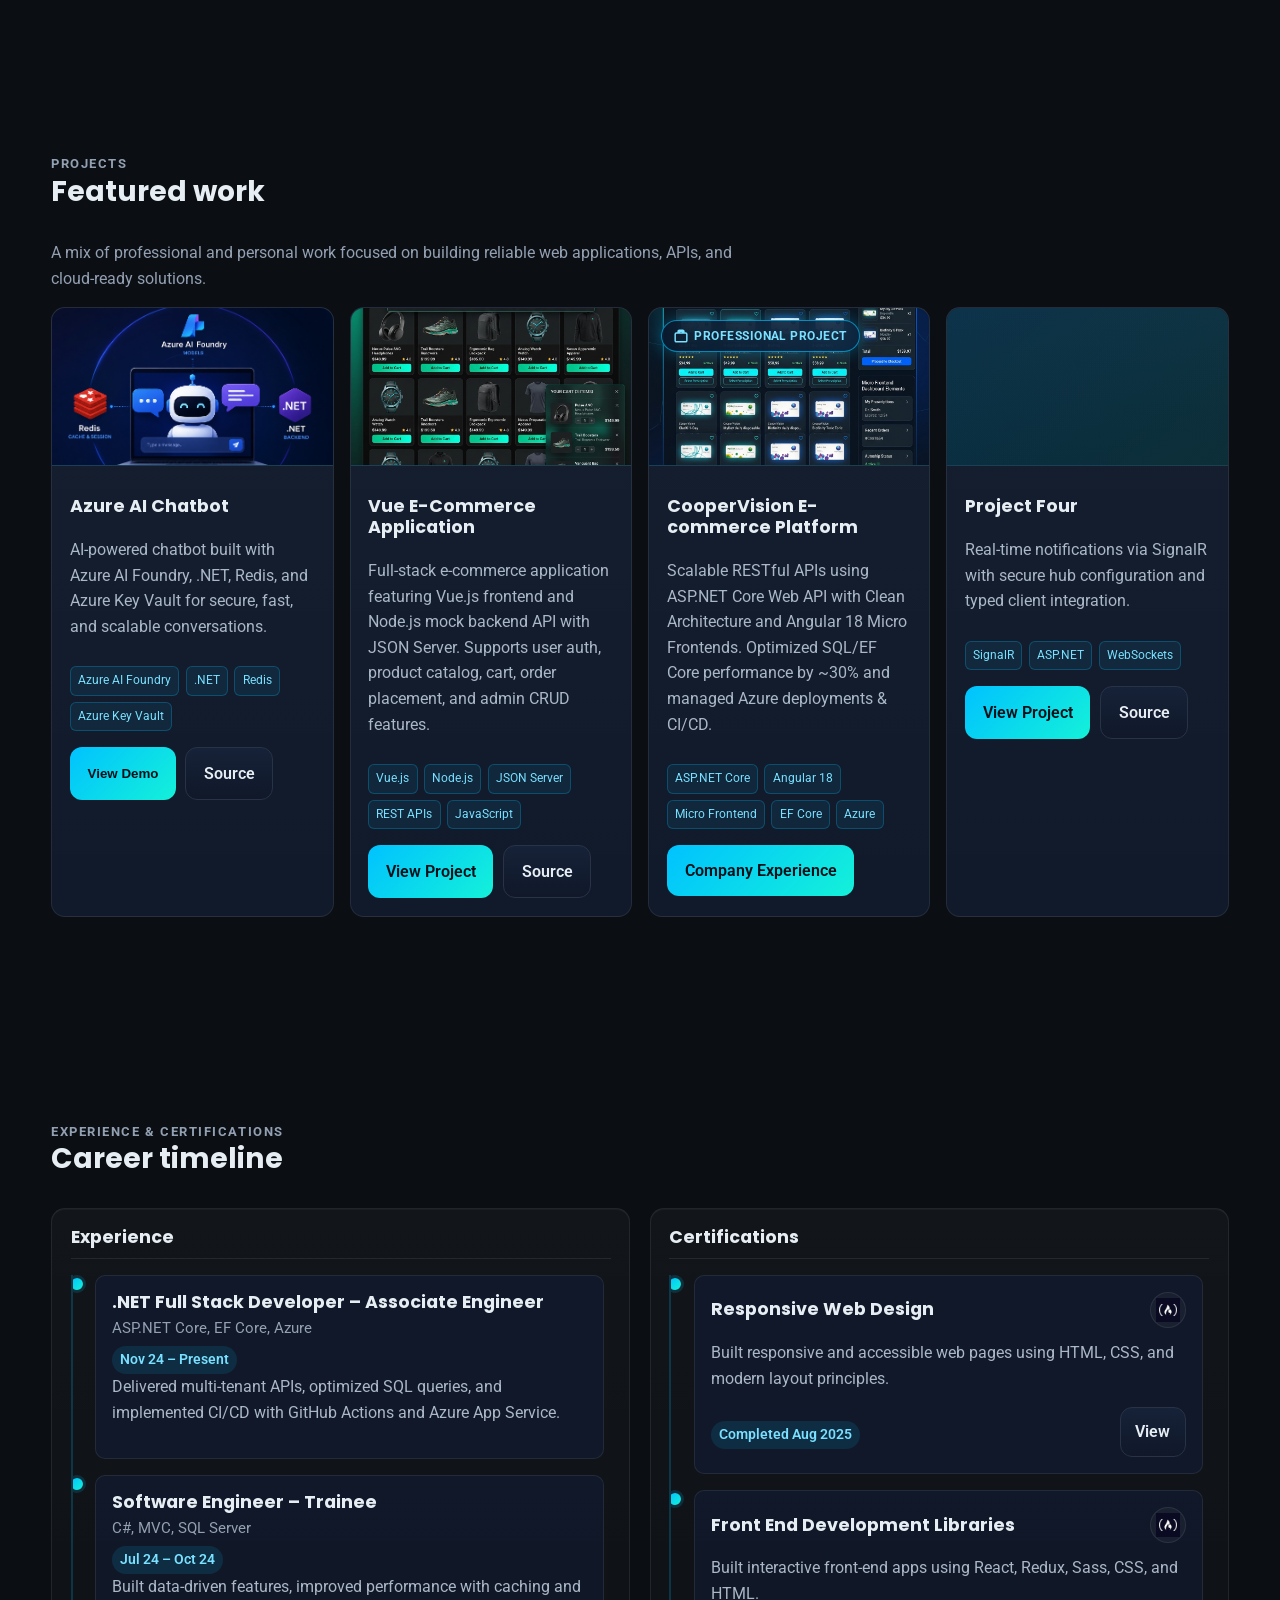
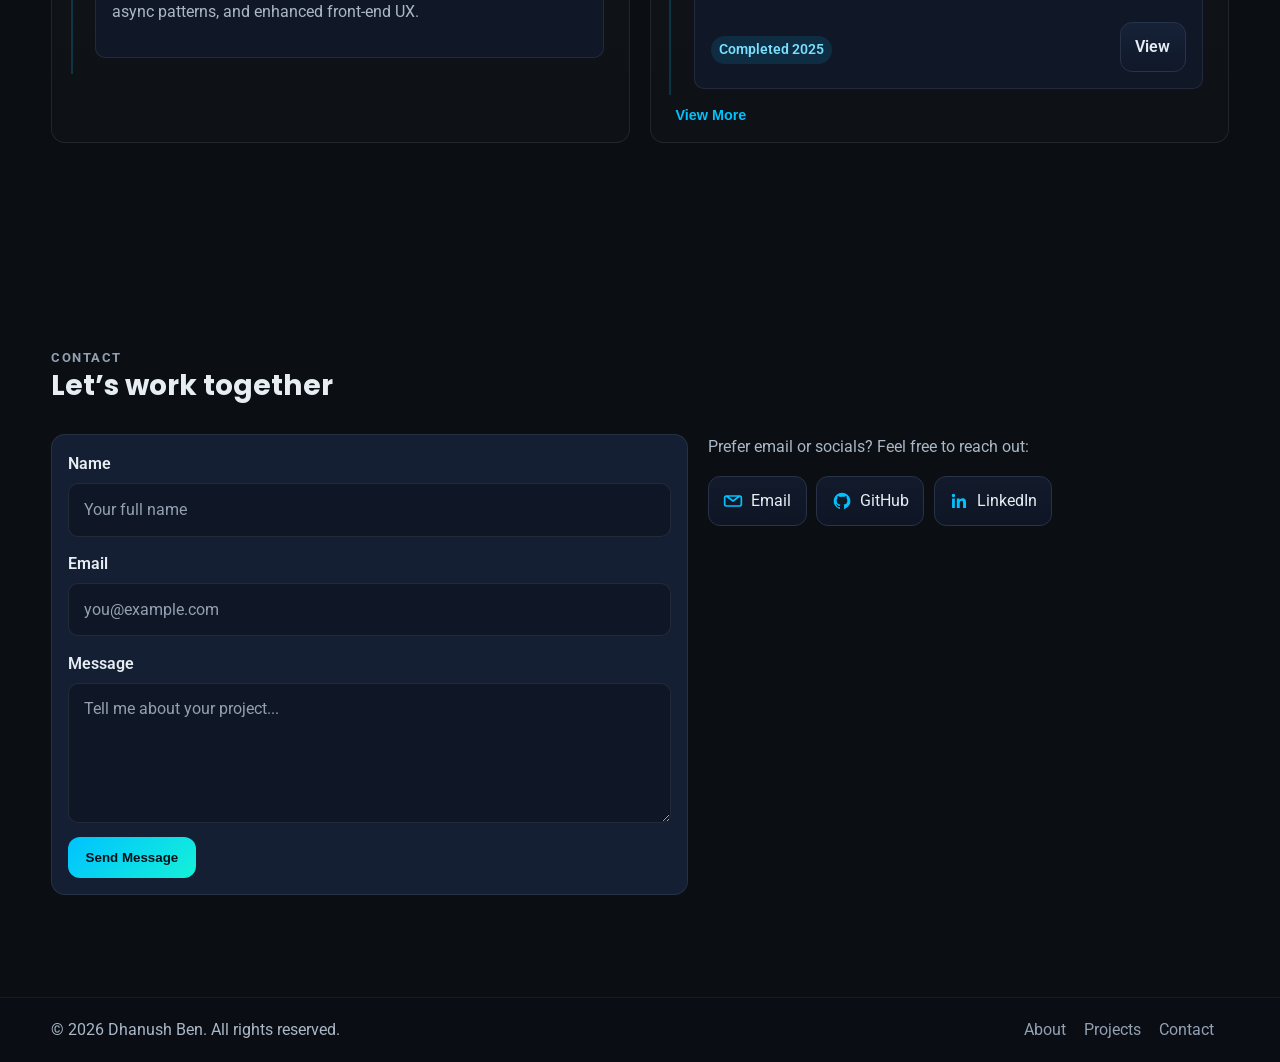
==== commit a88097e4: "added new projexts" ====
--- a/src/index.html
+++ b/src/index.html
@@ -21,7 +21,7 @@
     <!-- Google Fonts -->
     <link rel="preconnect" href="https://fonts.googleapis.com" />
     <link rel="preconnect" href="https://fonts.gstatic.com" crossorigin />
-    <link href="/src//styles/index.css" rel="stylesheet">
+    <link href="./styles/index.css" rel="stylesheet">
     <link href="https://fonts.googleapis.com/css2?family=Poppins:wght@600;700&family=Roboto:wght@400;500;700&display=swap" rel="stylesheet" />
 
 
@@ -93,7 +93,7 @@
         <section id="about" class="about">
             <div class="container about-grid">
                 <div>
-                    <img class="profile-image" src="/src/wwwroot/images/profile_picture.png" alt="Profile photo placeholder" />
+                    <img class="profile-image" src="./wwwroot/images/profile_picture.png" alt="Profile photo placeholder" />
                 </div>
                 <div>
                     <div class="section-header">    
@@ -178,9 +178,9 @@
                 <p class="project-intro">A mix of professional and personal work focused on building reliable web applications, APIs, and cloud-ready solutions.</p>
 
                 <div class="projects-grid">
-                    <!-- Project 1 -->
+                    <!-- Project 1: Azure AI Chatbot (Study Project) -->
                     <article class="project-card">
-                        <img class="thumb" src="/src/wwwroot/images/projects/chat_bot-azure.png" alt="Azure AI Chatbot project" />
+                        <img class="thumb" src="./wwwroot/images/projects/chat_bot-azure.png" alt="Azure AI Chatbot project" />
                         <div class="project-body">
                             <h3>Azure AI Chatbot</h3>
                             <p>AI-powered chatbot built with Azure AI Foundry, .NET, Redis, and Azure Key Vault for secure, fast, and scalable conversations.</p>
@@ -197,43 +197,52 @@
                         </div>
                     </article>
 
-                    <!-- Project 2 -->
+                    <!-- Project 2: Vue E-Commerce Application (Study Project) -->
                     <article class="project-card">
-                        <div class="thumb" role="img" aria-label="Project thumbnail placeholder"></div>
+                        <img class="thumb" src="./wwwroot/images/projects/vue-ecommerce.png" alt="Vue E-Commerce Application" />
                         <div class="project-body">
-                            <h3>Project Two</h3>
-                            <p>Responsive admin dashboard using semantic HTML/CSS and vanilla JS charts; REST API integration.</p>
+                            <h3>Vue E-Commerce Application</h3>
+                            <p>Full-stack e-commerce application featuring Vue.js frontend and Node.js mock backend API with JSON Server. Supports user auth, product catalog, cart, order placement, and admin CRUD features.</p>
                             <div class="project-meta">
-                                <span class="tag">HTML</span>
-                                <span class="tag">CSS</span>
+                                <span class="tag">Vue.js</span>
+                                <span class="tag">Node.js</span>
+                                <span class="tag">JSON Server</span>
+                                <span class="tag">REST APIs</span>
                                 <span class="tag">JavaScript</span>
                             </div>
                             <div class="project-actions">
-                                <a href="#" class="btn btn--primary">View Project</a>
-                                <a href="#" class="btn">Source</a>
-                            </div>
-                        </div>
-                    </article>
-
-                    <!-- Project 3 -->
-                    <article class="project-card">
-                        <div class="thumb" role="img" aria-label="Project thumbnail placeholder"></div>
+                                <a href="https://github.com/DhanushbenB/VUE_E-commerce_application" target="_blank" rel="noopener noreferrer" class="btn btn--primary">View Project</a>
+                                <a href="https://github.com/DhanushbenB/VUE_E-commerce_application" target="_blank" rel="noopener noreferrer" class="btn">Source</a>
+                            </div>
+                        </div>
+                    </article>
+
+                    <!-- Project 3: CooperVision E-commerce Platform (Professional Project) -->
+                    <article class="project-card" style="position: relative;">
+                        <div class="thumb-wrap">
+                            <span class="project-badge badge--professional">
+                                <svg class="badge-icon" viewBox="0 0 24 24" fill="none" stroke="currentColor" stroke-width="2.5"><path d="M20 7h-3V4a2 2 0 0 0-2-2H9a2 2 0 0 0-2 2v3H4a2 2 0 0 0-2 2v11a2 2 0 0 0 2 2h16a2 2 0 0 0 2-2V9a2 2 0 0 0-2-2zM9 4h6v3H9V4z"/></svg>
+                                Professional Project
+                            </span>
+                            <img class="thumb" src="./wwwroot/images/projects/coopervision-ecommerce.png" alt="CooperVision E-commerce Platform" />
+                        </div>
                         <div class="project-body">
-                            <h3>Project Three</h3>
-                            <p>Clean architecture sample with CQRS, MediatR, and unit tests to demonstrate maintainable patterns.</p>
+                            <h3>CooperVision E-commerce Platform</h3>
+                            <p>Scalable RESTful APIs using ASP.NET Core Web API with Clean Architecture and Angular 18 Micro Frontends. Optimized SQL/EF Core performance by ~30% and managed Azure deployments & CI/CD.</p>
                             <div class="project-meta">
-                                <span class="tag">C#</span>
-                                <span class="tag">CQRS</span>
-                                <span class="tag">Testing</span>
+                                <span class="tag">ASP.NET Core</span>
+                                <span class="tag">Angular 18</span>
+                                <span class="tag">Micro Frontend</span>
+                                <span class="tag">EF Core</span>
+                                <span class="tag">Azure</span>
                             </div>
                             <div class="project-actions">
-                                <a href="#" class="btn btn--primary">View Project</a>
-                                <a href="#" class="btn">Source</a>
-                            </div>
-                        </div>
-                    </article>
-
-                    <!-- Project 4 -->
+                                <a href="#experience" class="btn btn--primary">Company Experience</a>
+                            </div>
+                        </div>
+                    </article>
+
+                    <!-- Project 4: Empty Template -->
                     <article class="project-card">
                         <div class="thumb" role="img" aria-label="Project thumbnail placeholder"></div>
                         <div class="project-body">
@@ -295,7 +304,7 @@
                                     <div style="display:flex; align-items:center; justify-content:space-between; gap:0.75rem; margin-bottom:0.75rem;">
                                         <h3 style="margin:0;">Responsive Web Design</h3>
                                         <a href="https://www.freecodecamp.org/" target="_blank" rel="noopener noreferrer" class="fcc-logo-link" aria-label="Visit freeCodeCamp" title="freeCodeCamp" style="display:inline-flex; align-items:center; justify-content:center; width:36px; height:36px; border-radius:999px; padding:0.25rem; background:rgba(255,255,255,.04); border:1px solid rgba(255,255,255,.08); transition:transform .2s ease, box-shadow .2s ease, background .2s ease; position:relative;">
-                                            <img src="/src/wwwroot/images/certifications/freecodecamp.png" alt="freeCodeCamp logo" style="width:24px; height:24px; object-fit:contain;" />
+                                            <img src="./wwwroot/images/certifications/freecodecamp.png" alt="freeCodeCamp logo" style="width:24px; height:24px; object-fit:contain;" />
                                             <span style="position:absolute; top:-2.2rem; left:50%; transform:translateX(-50%) translateY(4px); background:rgba(4,16,24,.95); color:#fff; padding:0.25rem 0.5rem; border-radius:999px; font-size:0.75rem; white-space:nowrap; opacity:0; pointer-events:none; transition:opacity .2s ease, transform .2s ease;">freeCodeCamp</span>
                                         </a>
                                     </div>
@@ -311,7 +320,7 @@
                                     <div style="display:flex; align-items:center; justify-content:space-between; gap:0.75rem; margin-bottom:0.75rem;">
                                         <h3 style="margin:0;">Front End Development Libraries</h3>
                                         <a href="https://www.freecodecamp.org/" target="_blank" rel="noopener noreferrer" class="fcc-logo-link" aria-label="Visit freeCodeCamp" title="freeCodeCamp" style="display:inline-flex; align-items:center; justify-content:center; width:36px; height:36px; border-radius:999px; padding:0.25rem; background:rgba(255,255,255,.04); border:1px solid rgba(255,255,255,.08); transition:transform .2s ease, box-shadow .2s ease, background .2s ease; position:relative;">
-                                            <img src="/src/wwwroot/images/certifications/freecodecamp.png" alt="freeCodeCamp logo" style="width:24px; height:24px; object-fit:contain;" />
+                                            <img src="./wwwroot/images/certifications/freecodecamp.png" alt="freeCodeCamp logo" style="width:24px; height:24px; object-fit:contain;" />
                                             <span style="position:absolute; top:-2.2rem; left:50%; transform:translateX(-50%) translateY(4px); background:rgba(4,16,24,.95); color:#fff; padding:0.25rem 0.5rem; border-radius:999px; font-size:0.75rem; white-space:nowrap; opacity:0; pointer-events:none; transition:opacity .2s ease, transform .2s ease;">freeCodeCamp</span>
                                         </a>
                                     </div>
@@ -412,7 +421,7 @@
         </div>
     </div>
 
-    <script src="/src/scripts/main.js"></script>
+    <script src="./scripts/main.js"></script>
 
     <!-- Footer -->
     <footer>
--- a/src/styles/index.css
+++ b/src/styles/index.css
@@ -515,6 +515,11 @@
         border-color: rgba(255,255,255,.14);
     }
 
+.thumb-wrap {
+    position: relative;
+    width: 100%;
+}
+
 .thumb {
     aspect-ratio: 16/9;
     width: 100%;
@@ -522,6 +527,39 @@
     display: block;
     background: linear-gradient(135deg, rgba(0,194,255,.16), rgba(20,241,217,.12)), linear-gradient(180deg, #0f1828, #0b1321);
     border-bottom: 1px solid rgba(255,255,255,.06);
+}
+
+/* Professional Project Tag */
+.project-badge {
+    position: absolute;
+    top: 0.75rem;
+    left: 0.75rem;
+    z-index: 3;
+    display: inline-flex;
+    align-items: center;
+    gap: 0.4rem;
+    font-size: 0.72rem;
+    font-weight: 700;
+    letter-spacing: 0.04em;
+    text-transform: uppercase;
+    padding: 0.35rem 0.75rem;
+    border-radius: 999px;
+    backdrop-filter: blur(12px);
+    -webkit-backdrop-filter: blur(12px);
+    box-shadow: 0 4px 14px rgba(0, 0, 0, 0.5);
+}
+
+.badge-icon {
+    width: 14px;
+    height: 14px;
+    flex-shrink: 0;
+}
+
+.badge--professional {
+    background: linear-gradient(135deg, rgba(8, 25, 45, 0.9), rgba(11, 40, 68, 0.85));
+    border: 1px solid rgba(0, 194, 255, 0.65);
+    color: #79e0ff;
+    box-shadow: 0 0 16px rgba(0, 194, 255, 0.35);
 }
 
 .project-body {
